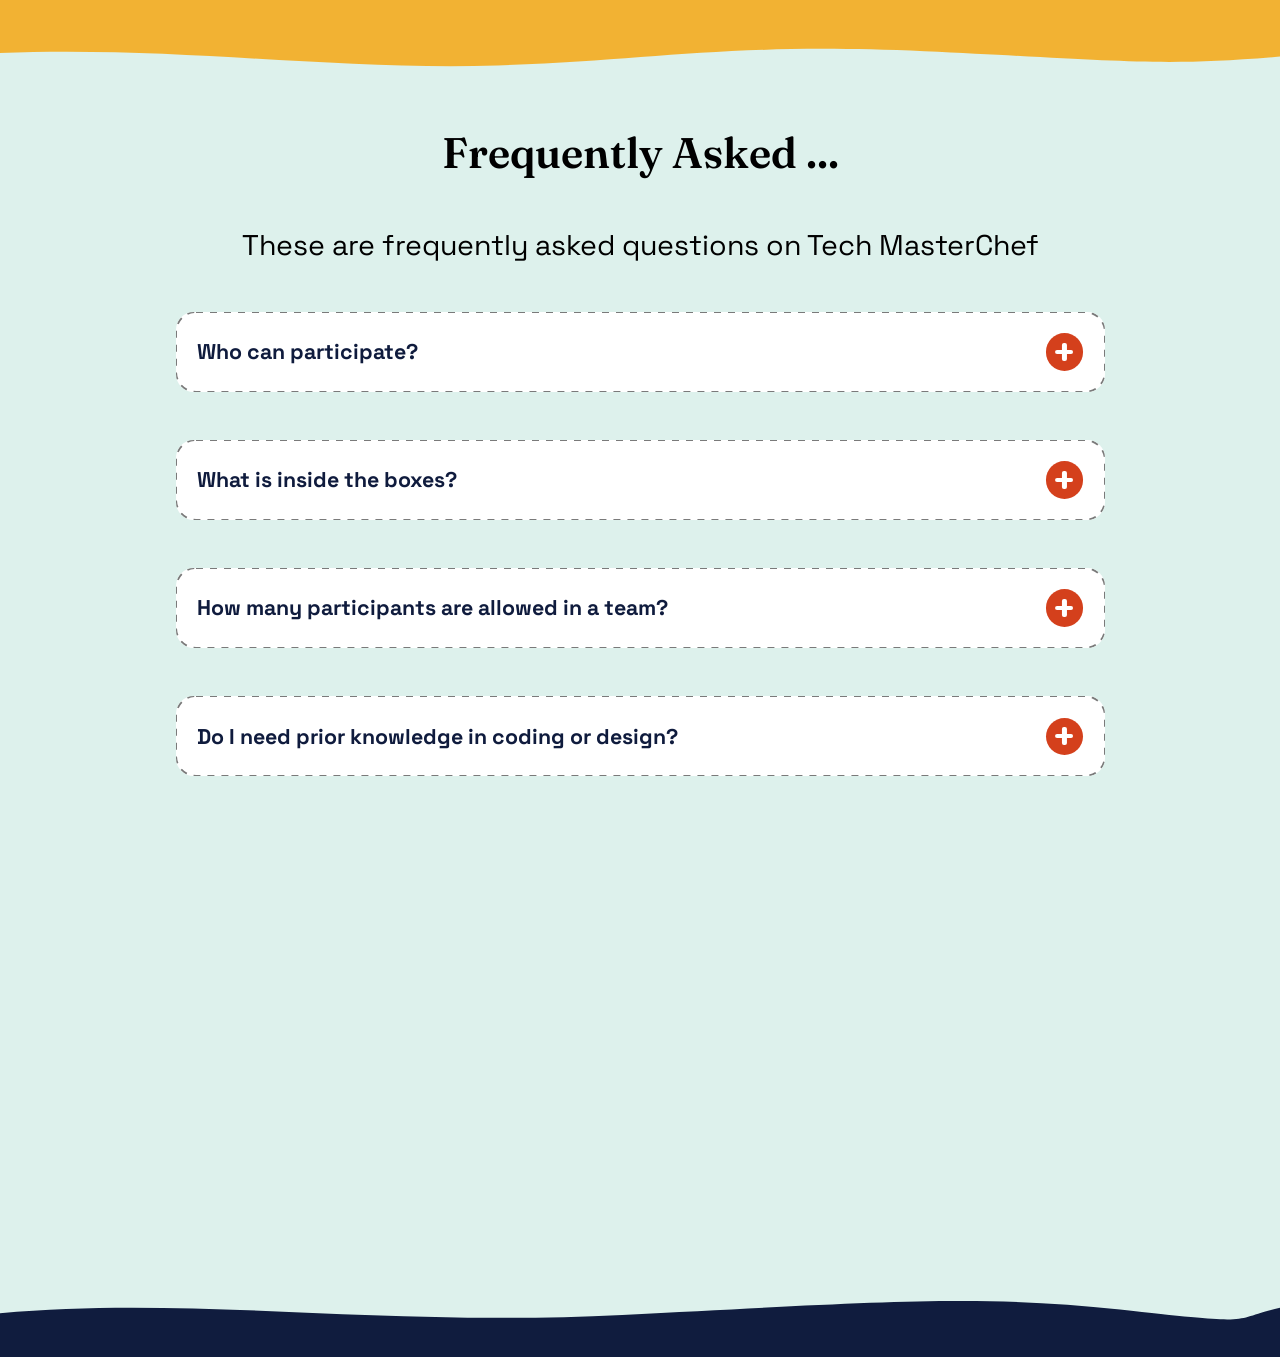
==== Questions.html @ 909823c8 "Mouad Add FAQ section" ====
<!DOCTYPE html>
<html lang="en">
<head>
  <meta charset="UTF-8" />
  <meta name="viewport" content="width=device-width, initial-scale=1" />
  <title>Tech MasterChef – FAQs</title>

  <link rel="preconnect" href="https://fonts.googleapis.com" />
  <link rel="preconnect" href="https://fonts.gstatic.com" crossorigin />
  <link
    href="https://fonts.googleapis.com/css2?family=Fraunces:opsz,wght@9..144,600&family=Space+Grotesk:wght@400;700&display=swap"
    rel="stylesheet"
  />
  <link rel="stylesheet" href="Questions.css" />
</head>
<body>

  <main class="faq" id="faqs">

    <!-- Top wave (replace the path with the exact one exported from Figma) -->
    <div class="faq__wave" aria-hidden="true">
      <svg viewBox="0 0 1440 136" preserveAspectRatio="none" xmlns="http://www.w3.org/2000/svg">
        <path d="M0,60 C200,52 380,80 560,74 S820,48 1040,58 S1300,76 1440,64 L1440,136 L0,136 Z" />
      </svg>
    </div>

    <div class="faq__section">

      <h2 class="faq__title">Frequently Asked ...</h2>
      <p class="faq__subtitle">These are frequently asked questions on Tech MasterChef</p>

      <details class="faq__item">
        <summary class="faq__question">
          <span class="faq__text">Who can participate?</span>
          <span class="faq__icon" aria-hidden="true"></span>
        </summary>
        <div class="faq__answer">
          <p>Anyone passionate about development, design, UI/UX, or AI, and eager to learn, explore new ideas, and enhance their skills is welcome to participate.</p>
        </div>
      </details>

      <details class="faq__item">
        <summary class="faq__question">
          <span class="faq__text">What is inside the boxes?</span>
          <span class="faq__icon" aria-hidden="true"></span>
        </summary>
        <div class="faq__answer">
          <p>Hints pointing to a real-life problem, plus the ingredients (constraints, target users, features) your solution must use. No peeking before the opening ceremony.</p>
        </div>
      </details>

      <details class="faq__item">
        <summary class="faq__question">
          <span class="faq__text">How many participants are allowed in a team?</span>
          <span class="faq__icon" aria-hidden="true"></span>
        </summary>
        <div class="faq__answer">
          <p>Teams of 4 people. Solo chefs are welcome too we'll help you find a team on the spot.</p>
        </div>
      </details>

      <details class="faq__item">
        <summary class="faq__question">
          <span class="faq__text">Do I need prior knowledge in coding or design?</span>
          <span class="faq__icon" aria-hidden="true"></span>
        </summary>
        <div class="faq__answer">
          <p>No need to master everything: teams mix developers, designers, UI/UX and AI profiles so skills complement each other, and mentors visit the teams to guide them.</p>
        </div>
      </details>

    </div>

    <!-- Bottom wave (replace the path with the exact one exported from Figma) -->
    <div class="faq__wave faq__wave--bottom" aria-hidden="true">
      <svg viewBox="0 0 1440 100" preserveAspectRatio="none" xmlns="http://www.w3.org/2000/svg">
        <path d="M0,50 C220,30 420,66 700,52 S1100,28 1260,46 S1380,58 1440,44 L1440,100 L0,100 Z" />
      </svg>
    </div>
  </main>

</body>
</html>
---- Questions.css ----
/* ==========================================================
   Tech MasterChef – FAQs section
   Built from the Figma specs (1440 x 1357 frame).
   Values hit their exact Figma size at 1440px and above,
   and scale down smoothly on smaller screens.
   ========================================================== */

:root {
  /* --- Figma values --- */
  --faq-bg: #ddf1ec;            /* FAQs frame background */
  --faq-card: #ffffff;          /* Question 1 fill */
  --faq-title-color: #000000;   /* heading color */

  /* --- Estimated (not in the specs I received) --- */
  --faq-ink: #0f1b3d;           /* subtitle + question text */
  --faq-border: #7a7a7a;        /* dashed border color */
  --faq-accent: #d4401c;        /* plus icon circle */
  --faq-divider: #f0806c;       /* dashed line inside the open card */

  --wave-top: #F2B233;          /* orange above the wave (estimated) */
  --wave-bottom: #101c3e;       /* navy at the bottom (estimated) */

  --font-serif: "Fraunces", Georgia, serif;
  --font-sans: "Space Grotesk", system-ui, -apple-system, "Segoe UI", sans-serif;
}

*,
*::before,
*::after {
  box-sizing: border-box;
}

body {
  margin: 0;
  font-family: var(--font-sans);
}

/* ---------- FAQs frame: 1440 x 1357 ---------- */
.faq {
  background: var(--faq-bg);
  min-height: 1357px;
  display: flex;                /* lets the bottom wave sit at the very bottom */
  flex-direction: column;
}

/* ---------- Top wave: orange band + mint wave edge ---------- */
.faq__wave {
  background: var(--wave-top);
  line-height: 0;               /* no gap under the svg */
}

.faq__wave svg {
  display: block;
  width: 100%;
  height: clamp(60px, 9.4vw, 136px);   /* ~136px tall at 1440 */
}

.faq__wave path {
  fill: var(--faq-bg);          /* wave is the section's own color */
}

/* ---------- FAQ section: fixed 1016, vertical, gap 54 ---------- */
.faq__section {
  display: flex;
  flex-direction: column;
  align-items: center;
  gap: clamp(24px, 3.75vw, 54px);
  width: min(calc(100% - 32px), 1016px);
  margin: clamp(0px, 0.5vw, 8px) auto 0;
  padding-bottom: 80px;         /* breathing room above the bottom wave */
}

/* ---------- Bottom wave: mint above, navy edge below ---------- */
.faq__wave--bottom {
  margin-top: auto;             /* pins it to the bottom of the 1357px frame */
  background: var(--faq-bg);
}

.faq__wave--bottom svg {
  height: clamp(44px, 6.9vw, 100px);   /* ~100px tall at 1440 */
}

.faq__wave--bottom path {
  fill: var(--wave-bottom);
}

/* ---------- Heading: Fraunces SemiBold 48px, centered ---------- */
.faq__title {
  width: 100%;
  margin: 0;
  font-family: var(--font-serif);
  font-weight: 600;
  font-size: clamp(30px, 3.34vw, 48px);
  line-height: 1.23;            /* Figma "100%" = font's natural line height (59px) */
  letter-spacing: 0;
  text-align: center;
  color: var(--faq-title-color);
}

/* ---------- Subtitle ---------- */
.faq__subtitle {
  margin: 0;
  font-size: clamp(16px, 2.23vw, 32px);   /* estimated 32px at 1440 */
  font-weight: 400;
  line-height: 1.28;
  text-align: center;
  color: #000000;
}


.faq__subtitle {
    opacity: 0;
    transform: translateY(20px);
    animation: fadeSlideUp 1.2s ease-out forwards;
}

@keyframes fadeSlideUp {
    to {
        opacity: 1;
        transform: translateY(0);
    }
}

/* ---------- Question card: Fill (929), Hug, radius 20, padding 24 ---------- */
.faq__item {
  position: relative;
  width: min(100%, 929px);
  background: var(--faq-card);
  border-radius: clamp(14px, 1.39vw, 20px);
}

/* 1px dashed border with exact 7px dash / 7px gap (CSS "dashed" can't set this).
   The stroke is 2px wide and half is clipped, leaving a crisp 1px line. */
.faq__item::before {
  content: "";
  position: absolute;
  inset: 0;
  border-radius: inherit;
  pointer-events: none;
  background: url("data:image/svg+xml,%3Csvg xmlns='http://www.w3.org/2000/svg' width='100%25' height='100%25'%3E%3Crect width='100%25' height='100%25' rx='20' ry='20' fill='none' stroke='%237a7a7a' stroke-width='2' stroke-dasharray='7 7'/%3E%3C/svg%3E")
    no-repeat center / 100% 100%;
}

/* ---------- Question row: horizontal, space-between, hug 42 ---------- */
.faq__question {
  display: flex;
  align-items: center;
  justify-content: space-between;
  gap: 24px;
  padding: clamp(16px, 1.67vw, 24px);
  cursor: pointer;
  list-style: none;
  -webkit-tap-highlight-color: transparent;
}

.faq__question::-webkit-details-marker {
  display: none;
}

.faq__question:focus-visible {
  outline: 3px solid var(--faq-accent);
  outline-offset: 2px;
  border-radius: inherit;
}

.faq__text {
  font-size: clamp(16px, 1.67vw, 24px);   /* estimated 24px at 1440 */
  font-weight: 700;
  line-height: 1.28;
  color: var(--faq-ink);
}

/* ---------- Plus icon (42px so the row hugs to 42px) ---------- */
.faq__icon {
  position: relative;
  flex: 0 0 auto;
  width: clamp(30px, 2.92vw, 42px);
  height: clamp(30px, 2.92vw, 42px);
  border-radius: 50%;
  background: var(--faq-accent);
}

.faq__icon::before,
.faq__icon::after {
  content: "";
  position: absolute;
  top: 50%;
  left: 50%;
  background: #fff;
  border-radius: 2px;
  transform: translate(-50%, -50%);
  transition: transform 0.25s ease, opacity 0.25s ease;
}

.faq__icon::before { width: 48%; height: 11%; }   /* horizontal bar */
.faq__icon::after  { width: 11%; height: 48%; }   /* vertical bar */

/* open state: plus rotates into a × */
.faq__icon {
  transition: transform 0.25s ease;
}

.faq__item[open] .faq__icon {
  transform: rotate(45deg);
}

/* open card: padding 24 + gap 30 between row, divider and answer */
.faq__item[open] .faq__question {
  padding-bottom: 0;
}

/* BOX HOVER ANIMATION */
.faq__item {
    transition: transform 0.3s ease, box-shadow 0.3s ease;
    cursor: pointer;
}

.faq__item:hover {
    transform: scale(1.02);
    box-shadow: 0 8px 20px rgba(0, 0, 0, 0.08);
}

/* ---------- Answer (card gap 30 between question and answer) ---------- */
.faq__answer {
  display: flex;
  flex-direction: column;
  gap: clamp(18px, 2.08vw, 30px);              /* Figma gap: 30 */
  padding: clamp(18px, 2.08vw, 30px) clamp(16px, 1.67vw, 24px) clamp(16px, 1.67vw, 24px);
}

/* dashed red divider between question and answer */
.faq__answer::before {
  content: "";
  display: block;
  height: 1px;
  background: repeating-linear-gradient(
    to right,
    var(--faq-divider) 0 4px,
    transparent 4px 7px
  );
}

.faq__answer p {
  margin: 0;   
  font-size: 25px;    /* Space Grotesk Regular 32px */
  font-weight: 400;
  line-height: 130%;                            /* 130% */
  letter-spacing: 0;
  color: var(--faq-ink);
}

/* ---------- Small screens ---------- */
@media (max-width: 900px) {
  .faq {
    min-height: auto;
  }
}

@media (prefers-reduced-motion: reduce) {
  .faq__icon::before,
  .faq__icon::after {
    transition: none;
  }
}
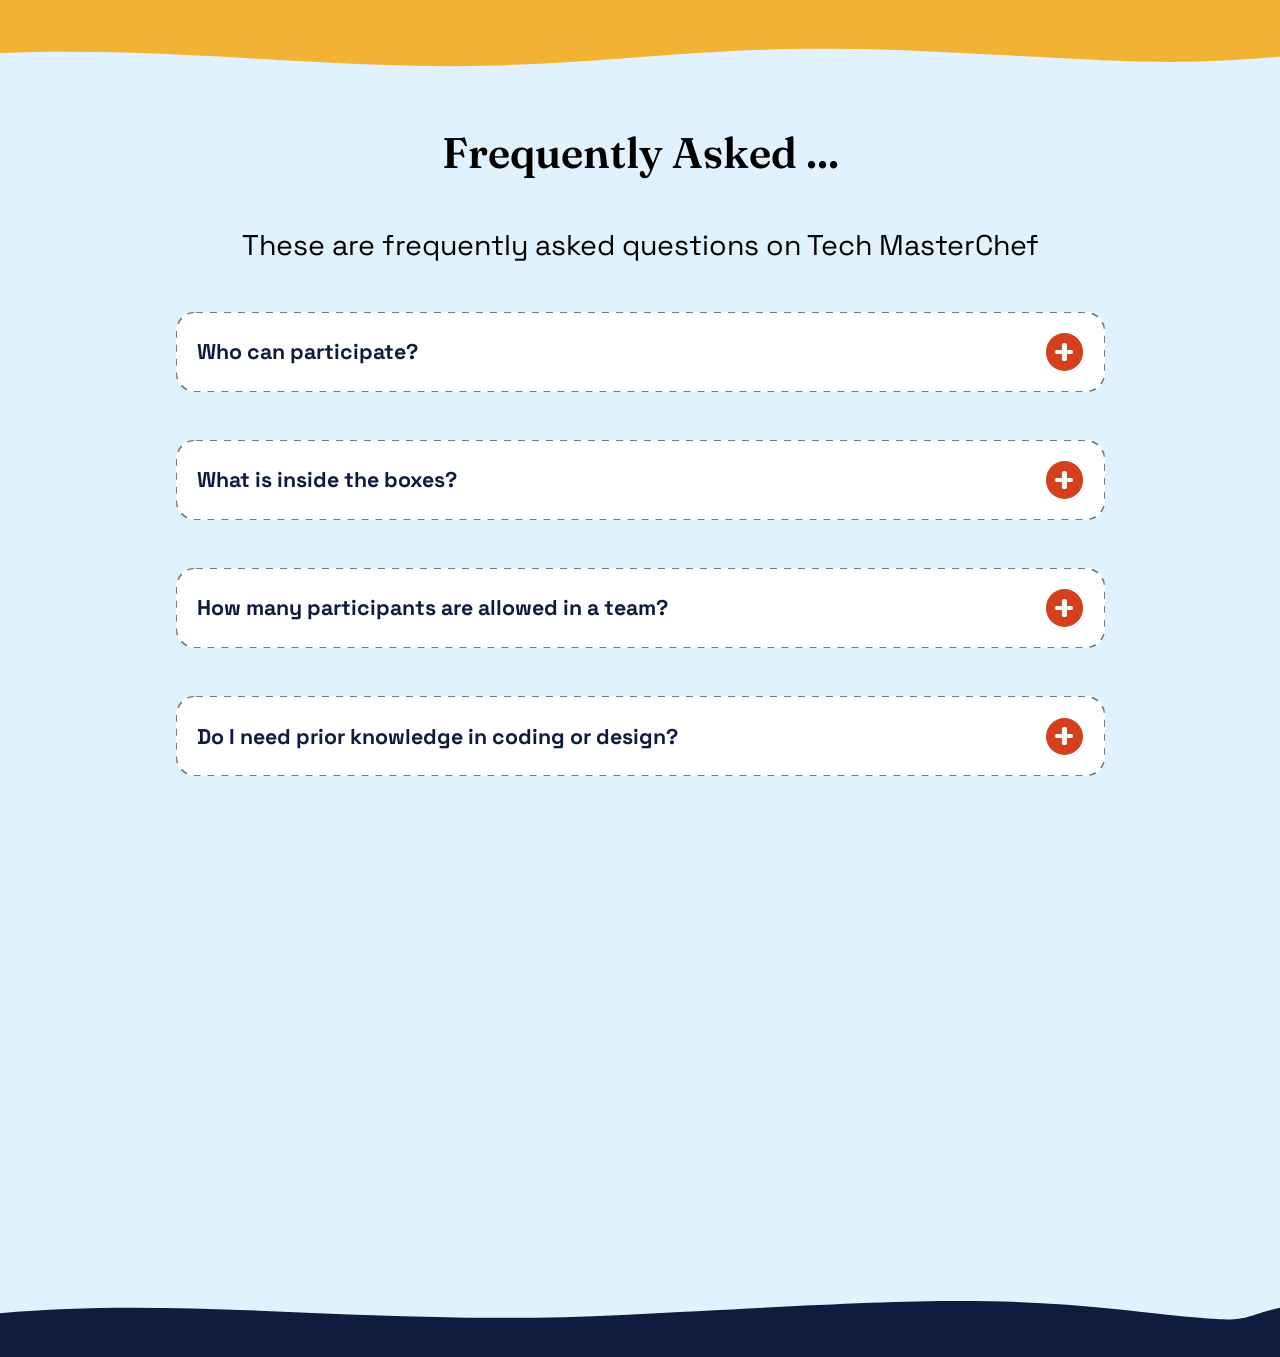
==== commit 2445d35d: "Update website" ====
--- a/Questions.html
+++ b/Questions.html
@@ -11,7 +11,7 @@
     href="https://fonts.googleapis.com/css2?family=Fraunces:opsz,wght@9..144,600&family=Space+Grotesk:wght@400;700&display=swap"
     rel="stylesheet"
   />
-  <link rel="stylesheet" href="Questions.css" />
+  <link rel="stylesheet" href="css/Questions.css" />
 </head>
 <body>
 
--- a/css/Questions.css
+++ b/css/Questions.css
@@ -0,0 +1,259 @@
+
+
+:root {
+  /* --- Figma values --- */
+  --faq-bg: #e0f2fe;;            /* FAQs frame background */
+  --faq-card: #ffffff;          /* Question 1 fill */
+  --faq-title-color: #000000;   /* heading color */
+
+  /* --- Estimated (not in the specs I received) --- */
+  --faq-ink: #0f1b3d;           /* subtitle + question text */
+  --faq-border: #7a7a7a;        /* dashed border color */
+  --faq-accent: #d4401c;        /* plus icon circle */
+  --faq-divider: #f0806c;       /* dashed line inside the open card */
+
+  --wave-top: #F2B233;          /* orange above the wave (estimated) */
+  --wave-bottom: #101c3e;       /* navy at the bottom (estimated) */
+
+  --font-serif: "Fraunces", Georgia, serif;
+  --font-sans: "Space Grotesk", system-ui, -apple-system, "Segoe UI", sans-serif;
+}
+
+*,
+*::before,
+*::after {
+  box-sizing: border-box;
+}
+
+body {
+  margin: 0;
+  font-family: var(--font-sans);
+}
+
+/* ---------- FAQs frame: 1440 x 1357 ---------- */
+.faq {
+  background: var(--faq-bg);
+  min-height: 1357px;
+  display: flex;                /* lets the bottom wave sit at the very bottom */
+  flex-direction: column;            /* centers the frame in the viewport */
+}
+
+/* ---------- Top wave: orange band + mint wave edge ---------- */
+.faq__wave {
+  background: var(--wave-top);
+  line-height: 0;               /* no gap under the svg */
+}
+
+.faq__wave svg {
+  display: block;
+  width: 100%;
+  height: clamp(60px, 9.4vw, 136px);   /* ~136px tall at 1440 */
+}
+
+.faq__wave path {
+  fill: var(--faq-bg);          /* wave is the section's own color */
+}
+
+/* ---------- FAQ section: fixed 1016, vertical, gap 54 ---------- */
+.faq__section {
+  display: flex;
+  flex-direction: column;
+  align-items: center;
+  gap: clamp(24px, 3.75vw, 54px);
+  width: min(calc(100% - 32px), 1016px);
+  margin: clamp(0px, 0.5vw, 8px) auto 0;
+  padding-bottom: 80px;         /* breathing room above the bottom wave */
+}
+
+/* ---------- Bottom wave: mint above, navy edge below ---------- */
+.faq__wave--bottom {
+  margin-top: auto;             /* pins it to the bottom of the 1357px frame */
+  background: var(--faq-bg);
+}
+
+.faq__wave--bottom svg {
+  height: clamp(44px, 6.9vw, 100px);   /* ~100px tall at 1440 */
+}
+
+.faq__wave--bottom path {
+  fill: var(--wave-bottom);
+}
+
+/* ---------- Heading: Fraunces SemiBold 48px, centered ---------- */
+.faq__title {
+  width: 100%;
+  margin: 0;
+  font-family: var(--font-serif);
+  font-weight: 600;
+  font-size: clamp(30px, 3.34vw, 48px);
+  line-height: 1.23;            /* Figma "100%" = font's natural line height (59px) */
+  letter-spacing: 0;
+  text-align: center;
+  color: var(--faq-title-color);
+}
+
+/* ---------- Subtitle ---------- */
+.faq__subtitle {
+  margin: 0;
+  font-size: clamp(16px, 2.23vw, 32px);   /* estimated 32px at 1440 */
+  font-weight: 400;
+  line-height: 1.28;
+  text-align: center;
+  color: #000000;
+}
+
+
+.faq__subtitle {
+    opacity: 0;
+    transform: translateY(20px);
+    animation: fadeSlideUp 1.2s ease-out forwards;
+}
+
+@keyframes fadeSlideUp {
+    to {
+        opacity: 1;
+        transform: translateY(0);
+    }
+}
+
+/* ---------- Question card: Fill (929), Hug, radius 20, padding 24 ---------- */
+.faq__item {
+  position: relative;
+  width: min(100%, 929px);
+  background: var(--faq-card);
+  border-radius: clamp(14px, 1.39vw, 20px);
+}
+
+/* 1px dashed border with exact 7px dash / 7px gap (CSS "dashed" can't set this).
+   The stroke is 2px wide and half is clipped, leaving a crisp 1px line. */
+.faq__item::before {
+  content: "";
+  position: absolute;
+  inset: 0;
+  border-radius: inherit;
+  pointer-events: none;
+  background: url("data:image/svg+xml,%3Csvg xmlns='http://www.w3.org/2000/svg' width='100%25' height='100%25'%3E%3Crect width='100%25' height='100%25' rx='20' ry='20' fill='none' stroke='%237a7a7a' stroke-width='2' stroke-dasharray='7 7'/%3E%3C/svg%3E")
+    no-repeat center / 100% 100%;
+}
+
+/* ---------- Question row: horizontal, space-between, hug 42 ---------- */
+.faq__question {
+  display: flex;
+  align-items: center;
+  justify-content: space-between;
+  gap: 24px;
+  padding: clamp(16px, 1.67vw, 24px);
+  cursor: pointer;
+  list-style: none;
+  -webkit-tap-highlight-color: transparent;
+}
+
+.faq__question::-webkit-details-marker {
+  display: none;
+}
+
+.faq__question:focus-visible {
+  outline: 3px solid var(--faq-accent);
+  outline-offset: 2px;
+  border-radius: inherit;
+}
+
+.faq__text {
+  font-size: clamp(16px, 1.67vw, 24px);   /* estimated 24px at 1440 */
+  font-weight: 700;
+  line-height: 1.28;
+  color: var(--faq-ink);
+}
+
+/* ---------- Plus icon (42px so the row hugs to 42px) ---------- */
+.faq__icon {
+  position: relative;
+  flex: 0 0 auto;
+  width: clamp(30px, 2.92vw, 42px);
+  height: clamp(30px, 2.92vw, 42px);
+  border-radius: 50%;
+  background: var(--faq-accent);
+}
+
+.faq__icon::before,
+.faq__icon::after {
+  content: "";
+  position: absolute;
+  top: 50%;
+  left: 50%;
+  background: #fff;
+  border-radius: 2px;
+  transform: translate(-50%, -50%);
+  transition: transform 0.25s ease, opacity 0.25s ease;
+}
+
+.faq__icon::before { width: 48%; height: 11%; }   /* horizontal bar */
+.faq__icon::after  { width: 11%; height: 48%; }   /* vertical bar */
+
+/* open state: plus rotates into a × */
+.faq__icon {
+  transition: transform 0.25s ease;
+}
+
+.faq__item[open] .faq__icon {
+  transform: rotate(45deg);
+}
+
+/* open card: padding 24 + gap 30 between row, divider and answer */
+.faq__item[open] .faq__question {
+  padding-bottom: 0;
+}
+
+/* BOX HOVER ANIMATION */
+.faq__item {
+    transition: transform 0.3s ease, box-shadow 0.3s ease;
+    cursor: pointer;
+}
+
+.faq__item:hover {
+    transform: scale(1.02);
+    box-shadow: 0 8px 20px rgba(0, 0, 0, 0.08);
+}
+
+/* ---------- Answer (card gap 30 between question and answer) ---------- */
+.faq__answer {
+  display: flex;
+  flex-direction: column;
+  gap: clamp(18px, 2.08vw, 30px);              /* Figma gap: 30 */
+  padding: clamp(18px, 2.08vw, 30px) clamp(16px, 1.67vw, 24px) clamp(16px, 1.67vw, 24px);
+}
+
+/* dashed red divider between question and answer */
+.faq__answer::before {
+  content: "";
+  display: block;
+  height: 1px;
+  background: repeating-linear-gradient(
+    to right,
+    var(--faq-divider) 0 4px,
+    transparent 4px 7px
+  );
+}
+
+.faq__answer p {
+  margin: 0;   
+  font-size: 25px;    /* Space Grotesk Regular 32px */
+  font-weight: 400;
+  line-height: 130%;                            /* 130% */
+  letter-spacing: 0;
+  color: var(--faq-ink);
+}
+
+/* ---------- Small screens ---------- */
+@media (max-width: 900px) {
+  .faq {
+    min-height: auto;
+  }
+}
+
+@media (prefers-reduced-motion: reduce) {
+  .faq__icon::before,
+  .faq__icon::after {
+    transition: none;
+  }
+}
